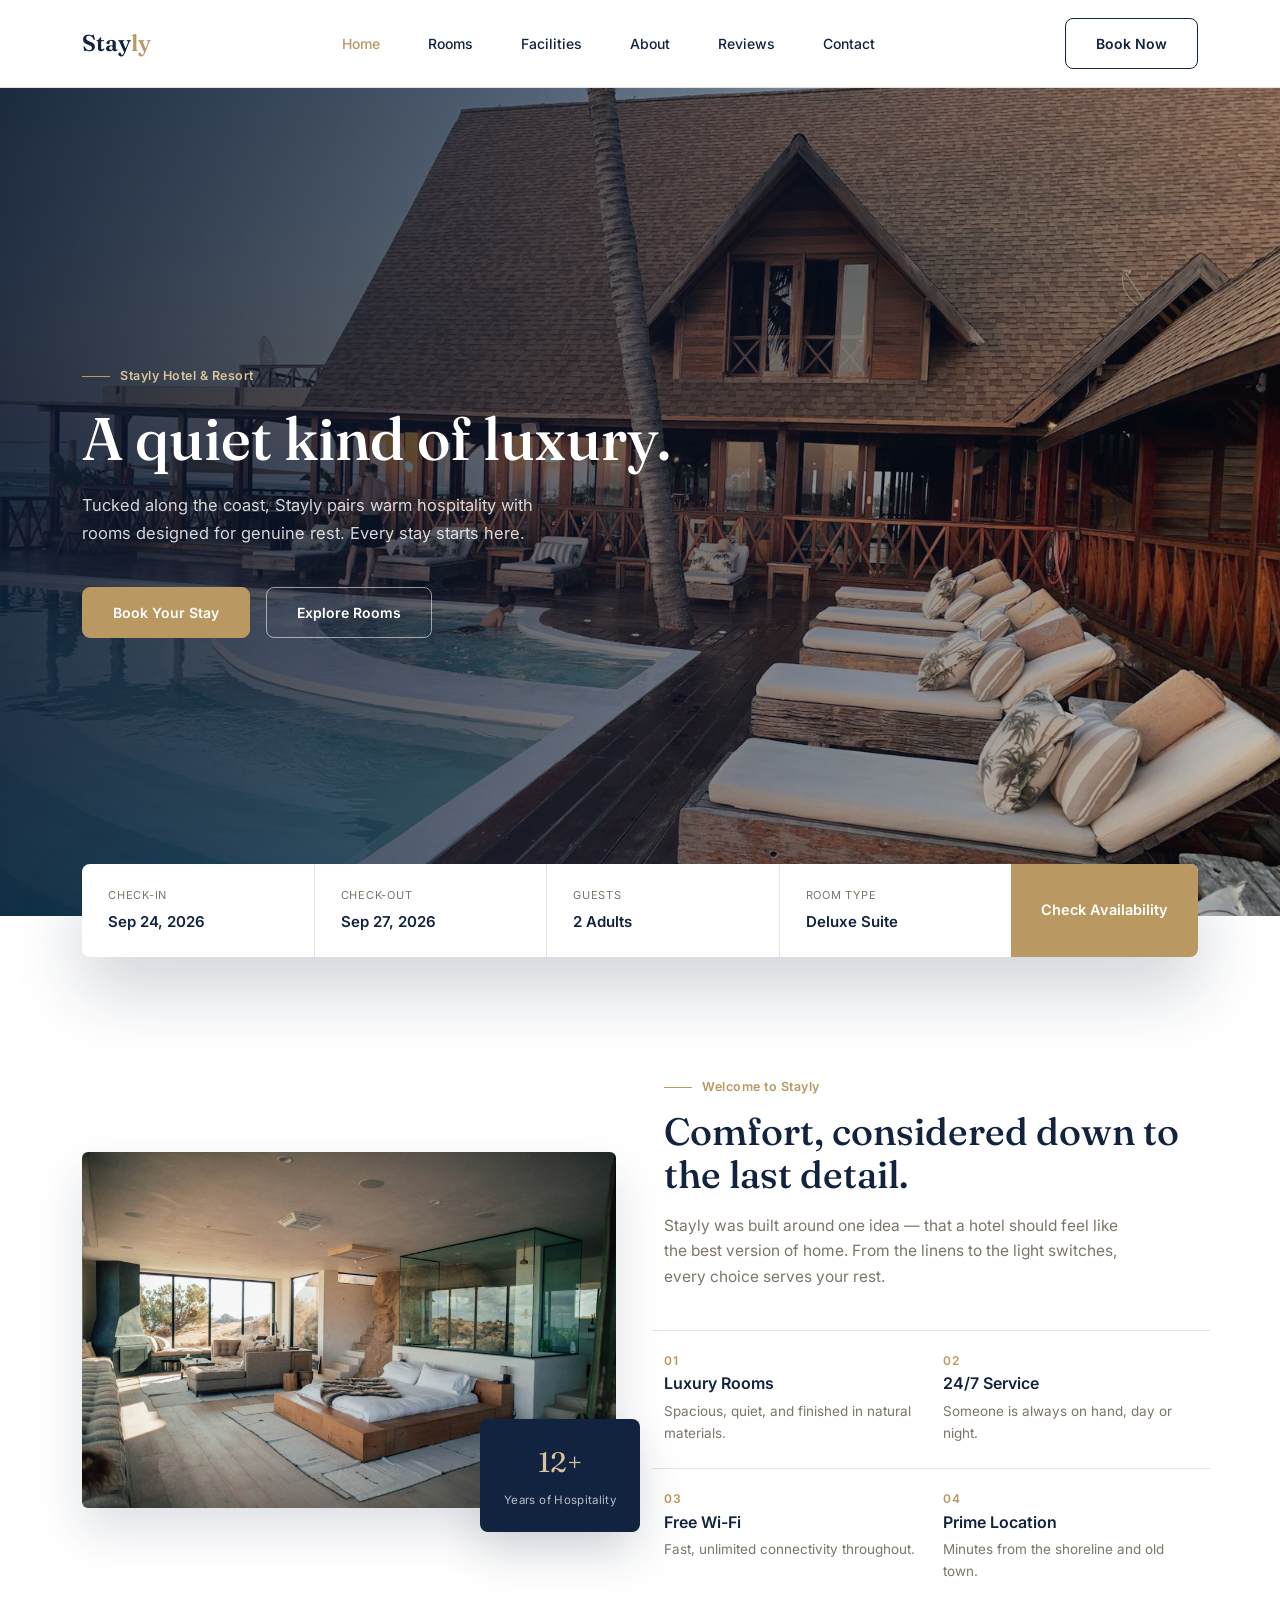
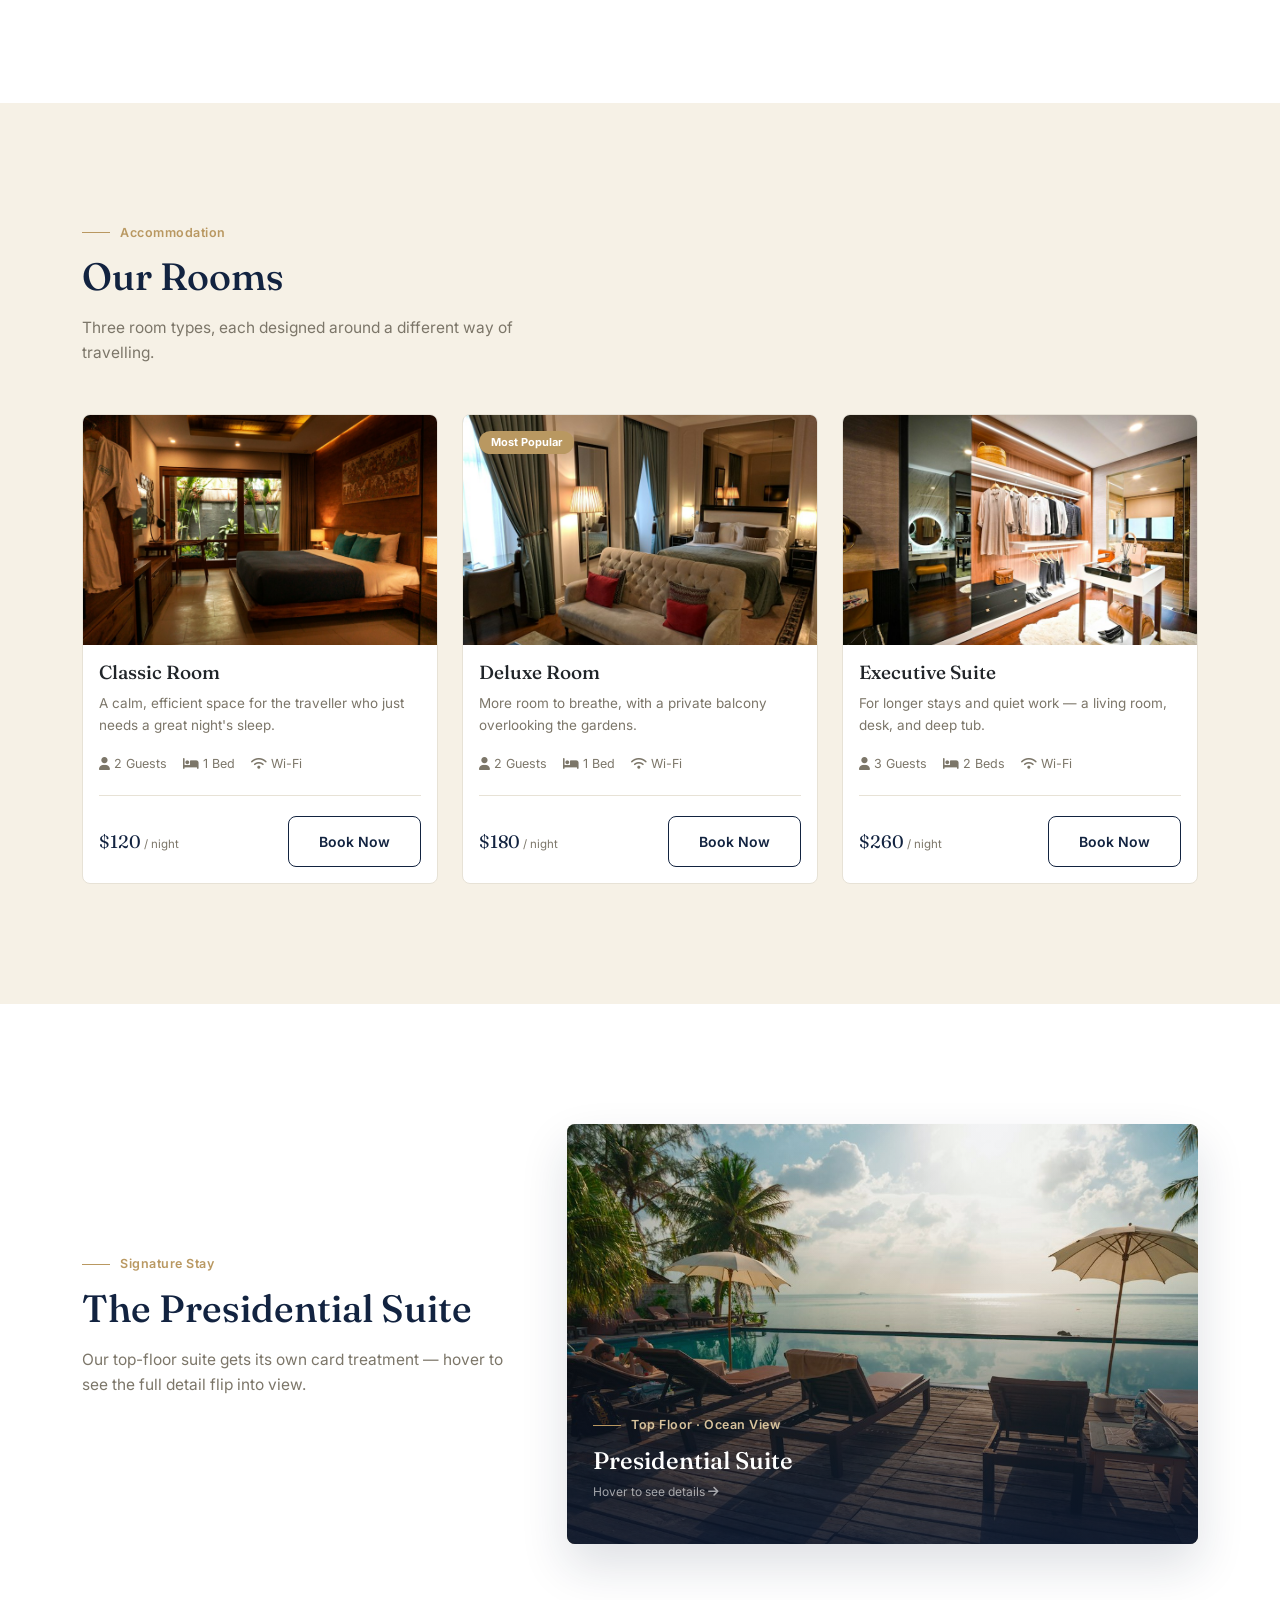
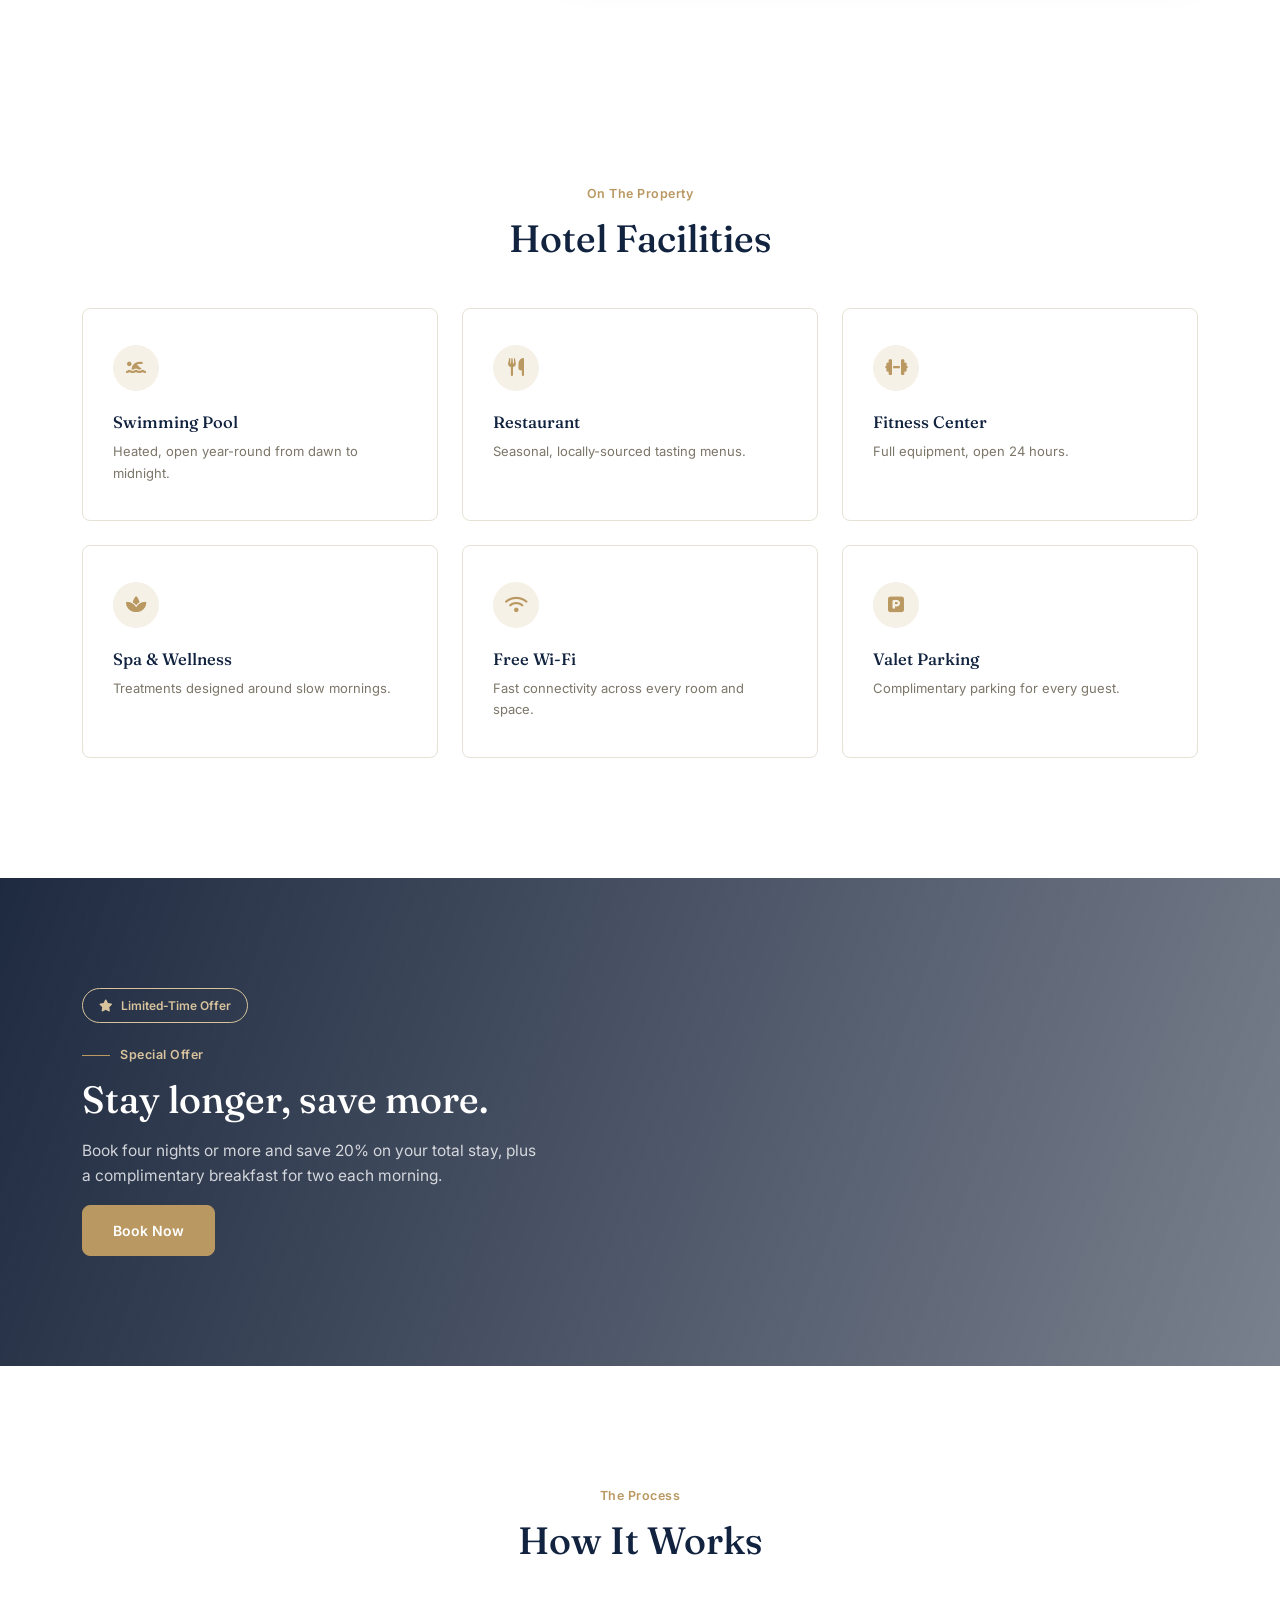
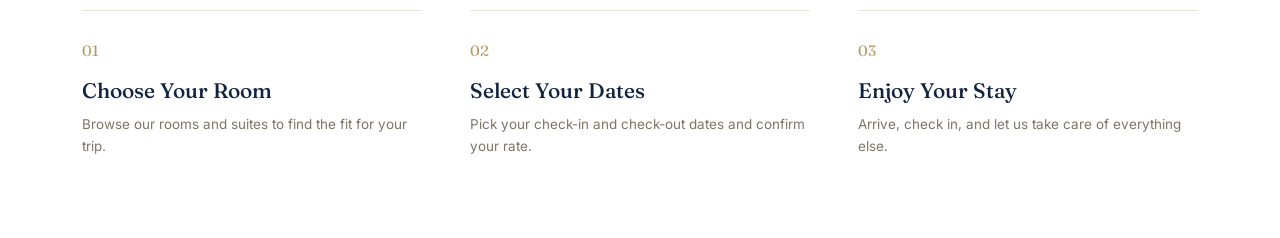
==== index.html @ f9e2bb1e "Store images locally and fix GitHub Pages entry" ====
<!DOCTYPE html>
<html lang="en">
<head>
    <meta charset="UTF-8">
    <meta name="viewport" content="width=device-width, initial-scale=1.0">
    <meta http-equiv="refresh" content="0; url=./practise/">
    <title>Stayly Hotel &amp; Resort</title>
</head>
<body>
    <p>Opening <a href="./practise/">Stayly Hotel &amp; Resort</a>...</p>
</body>
</html>
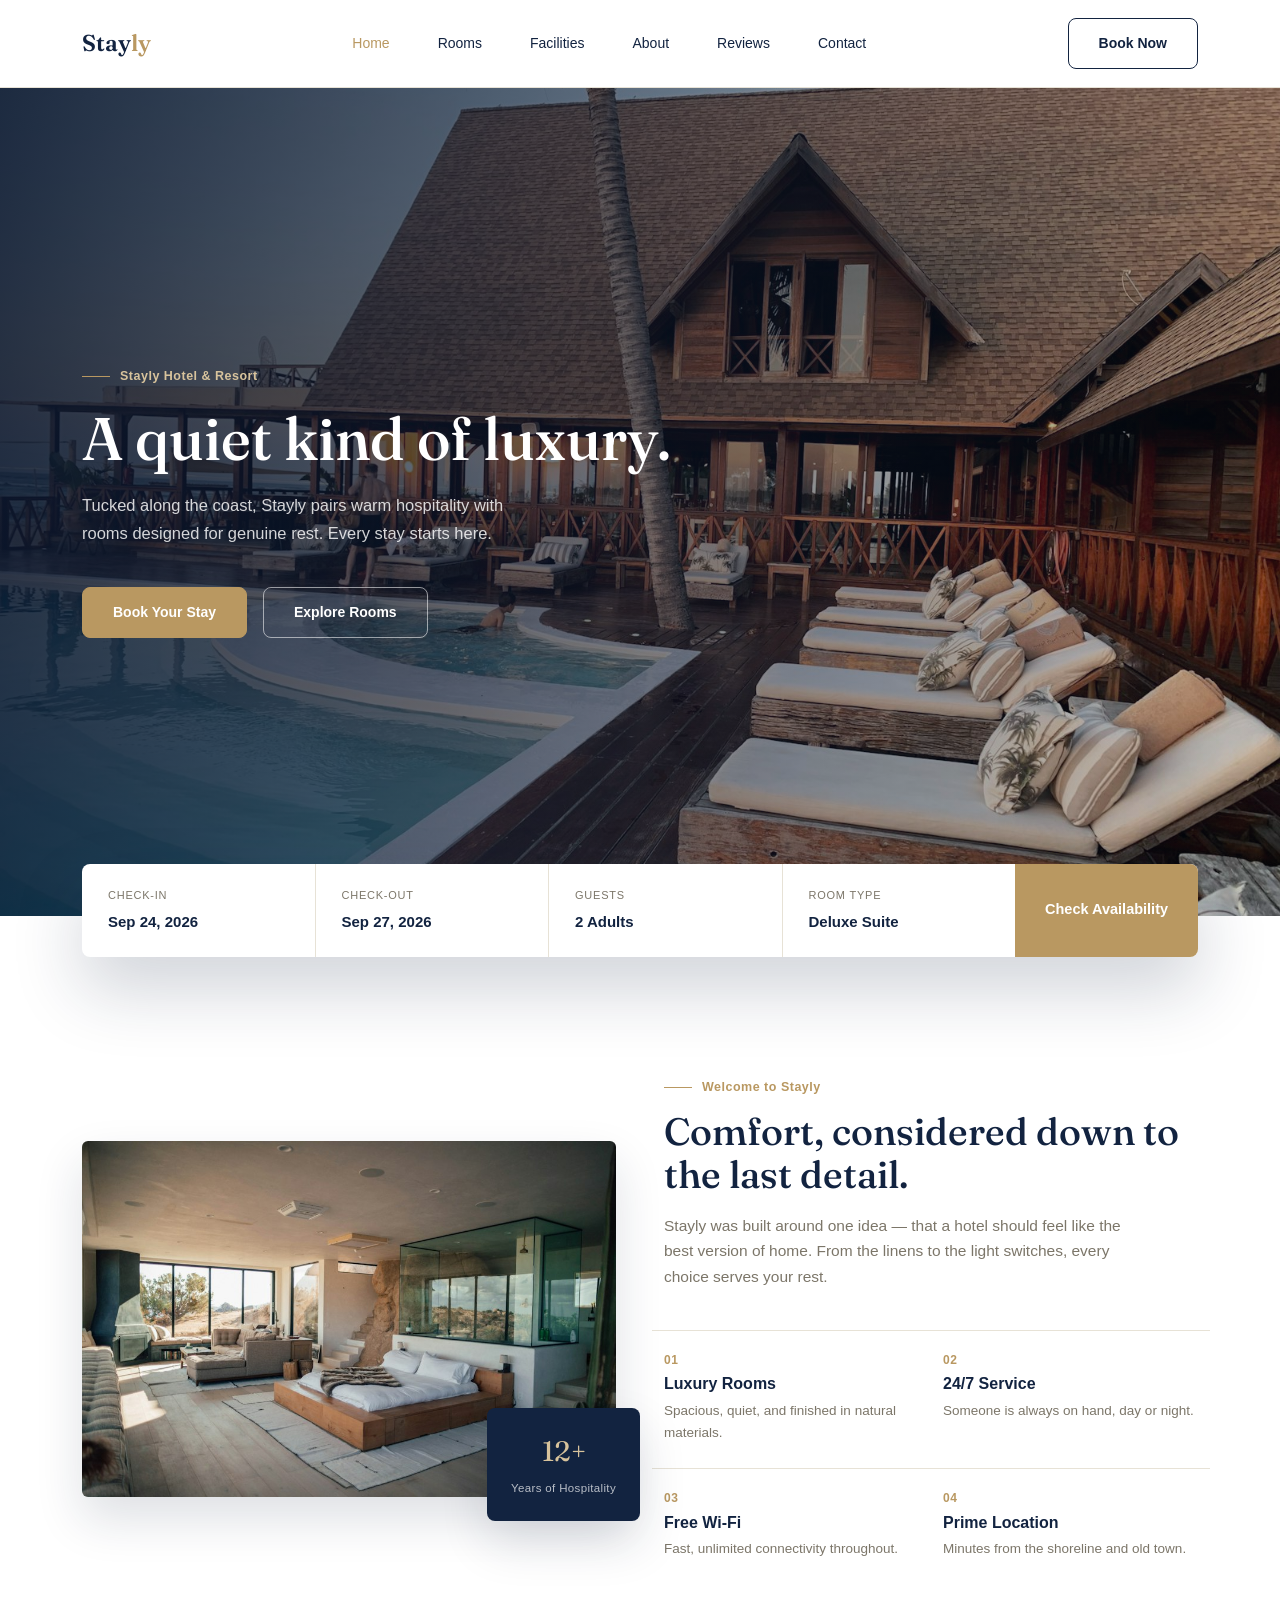
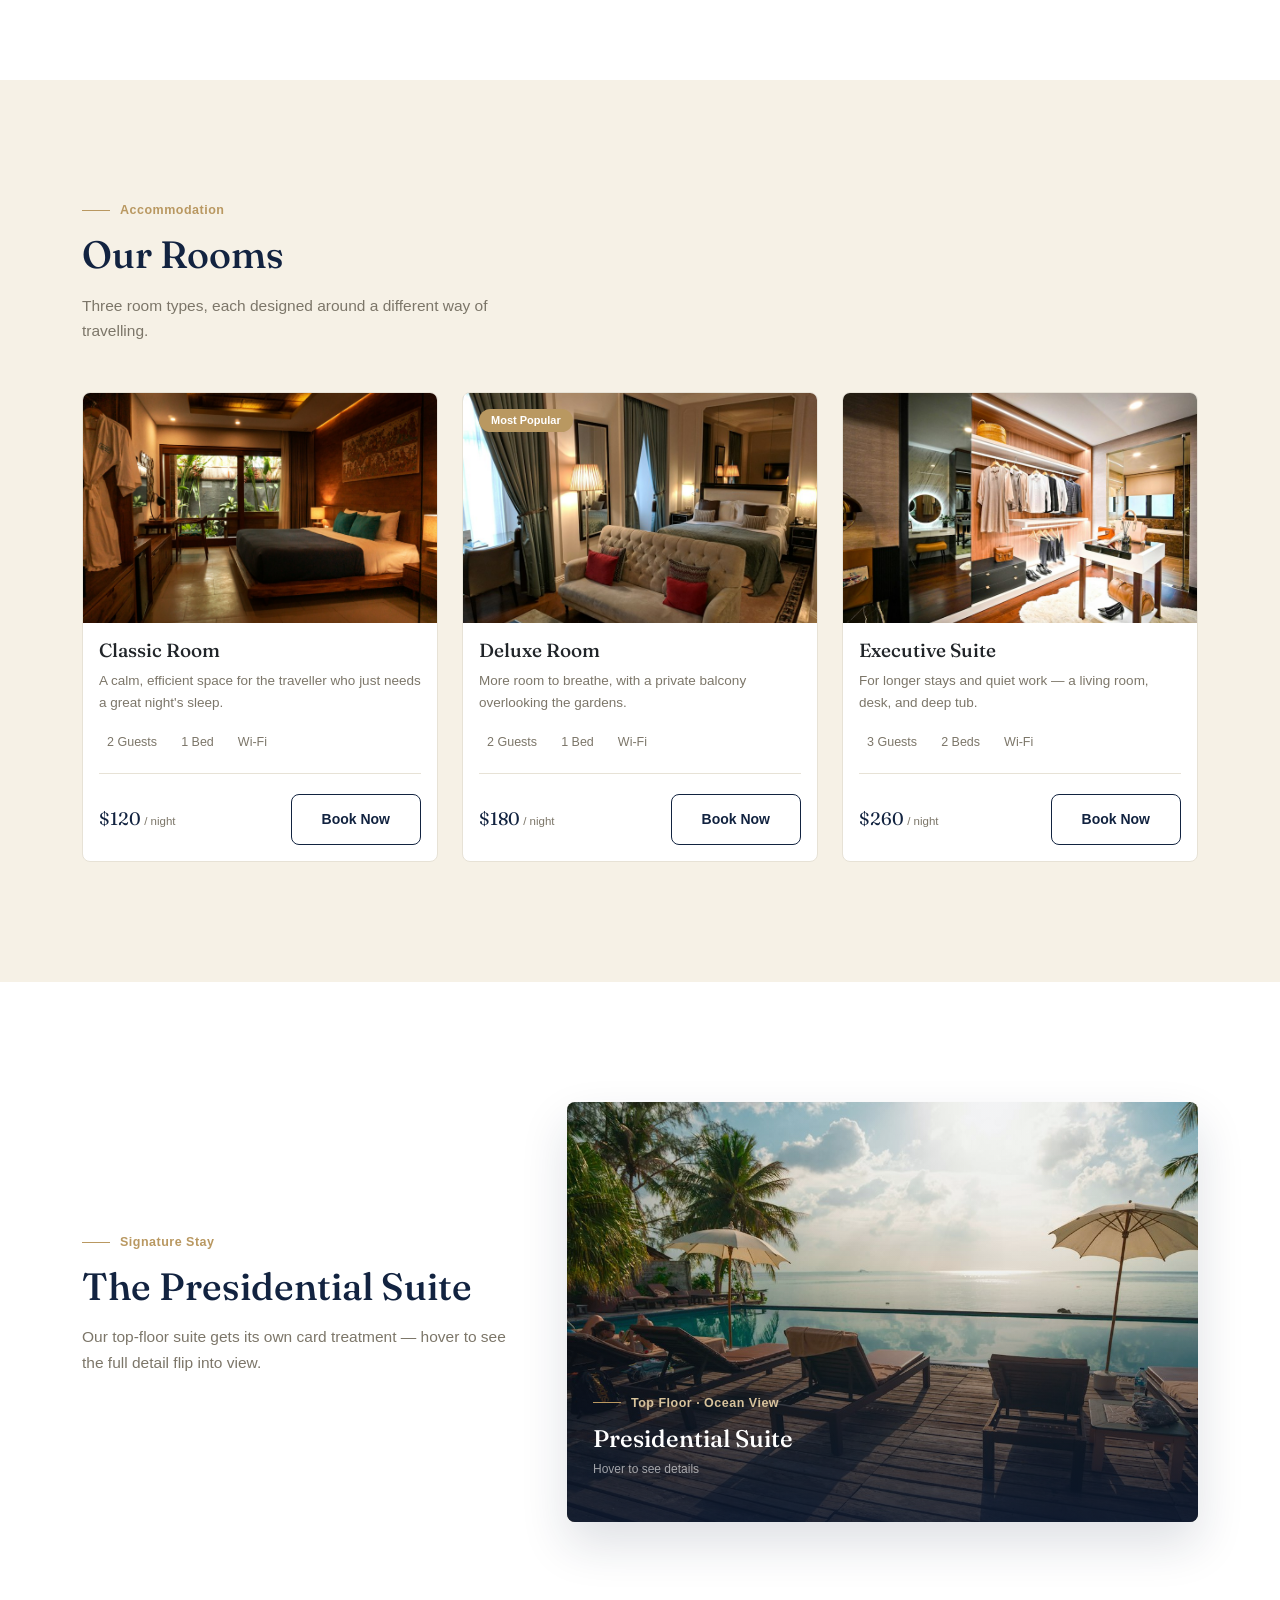
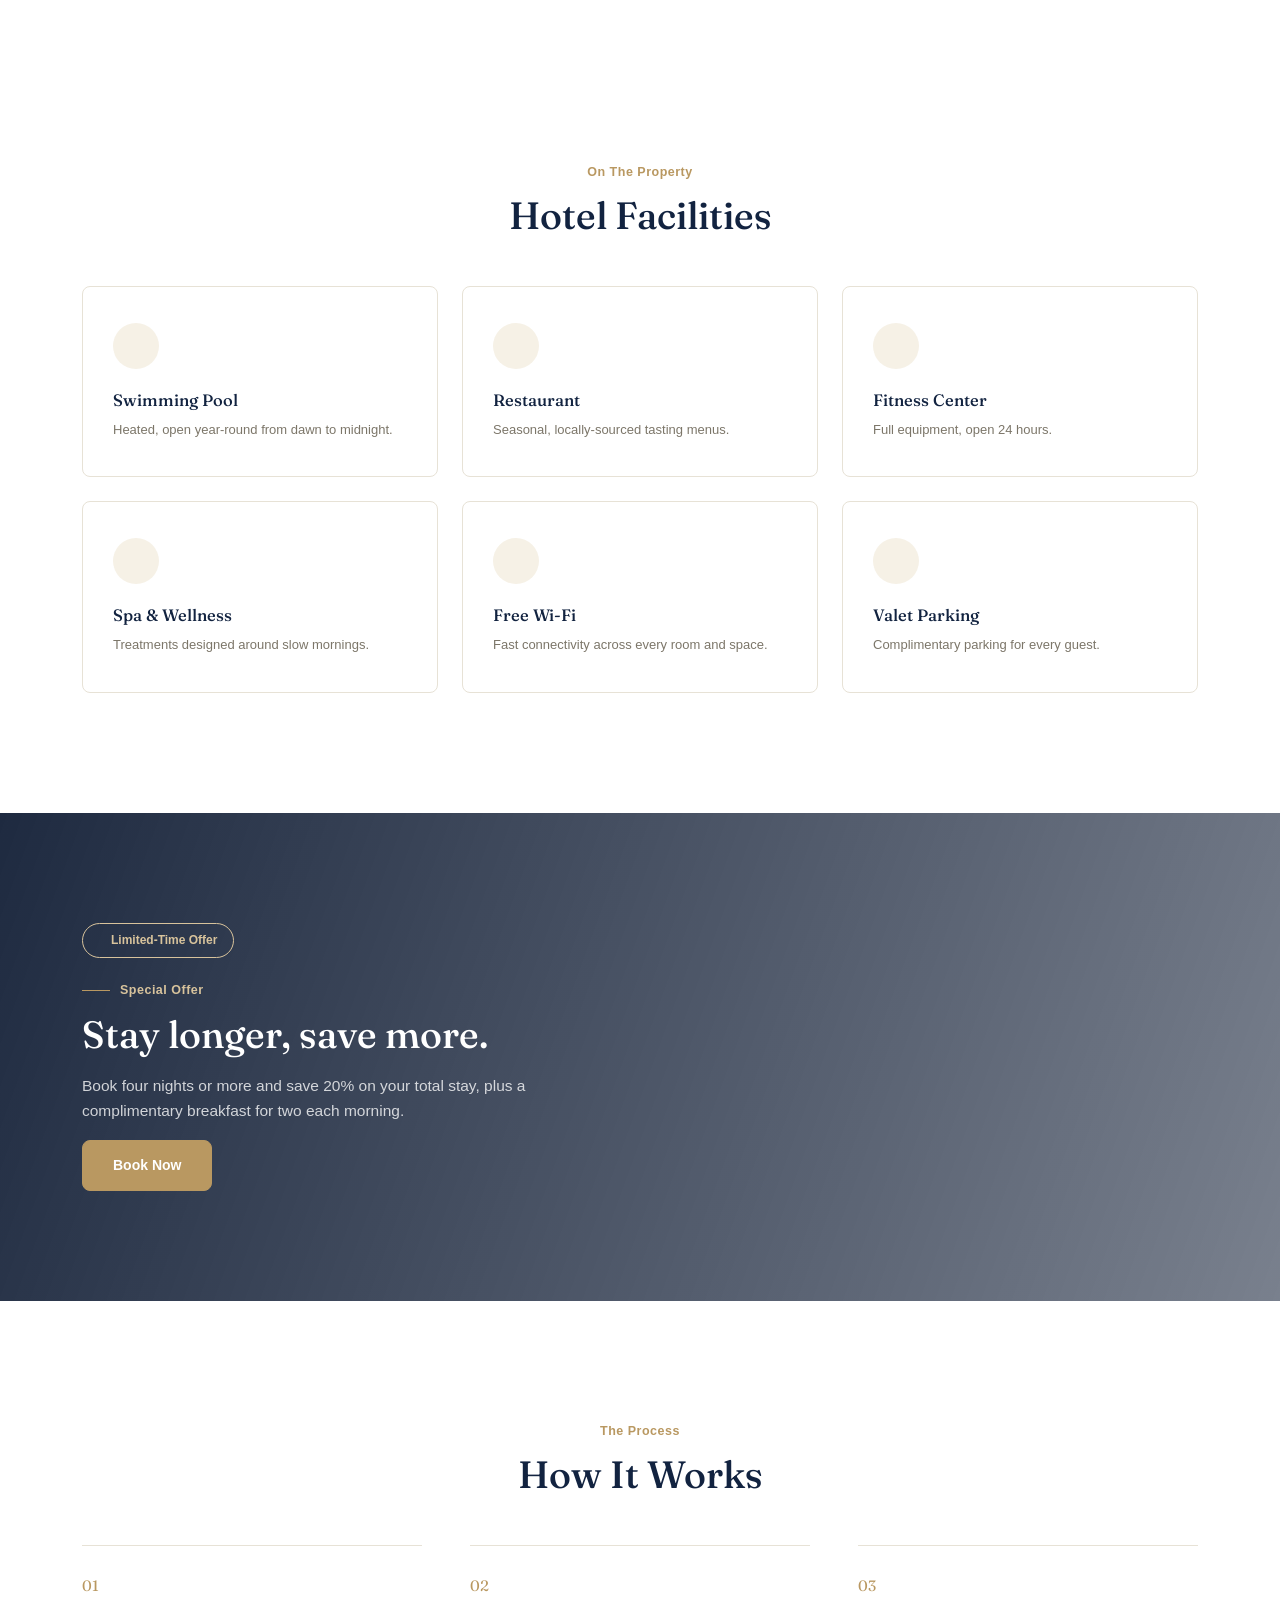
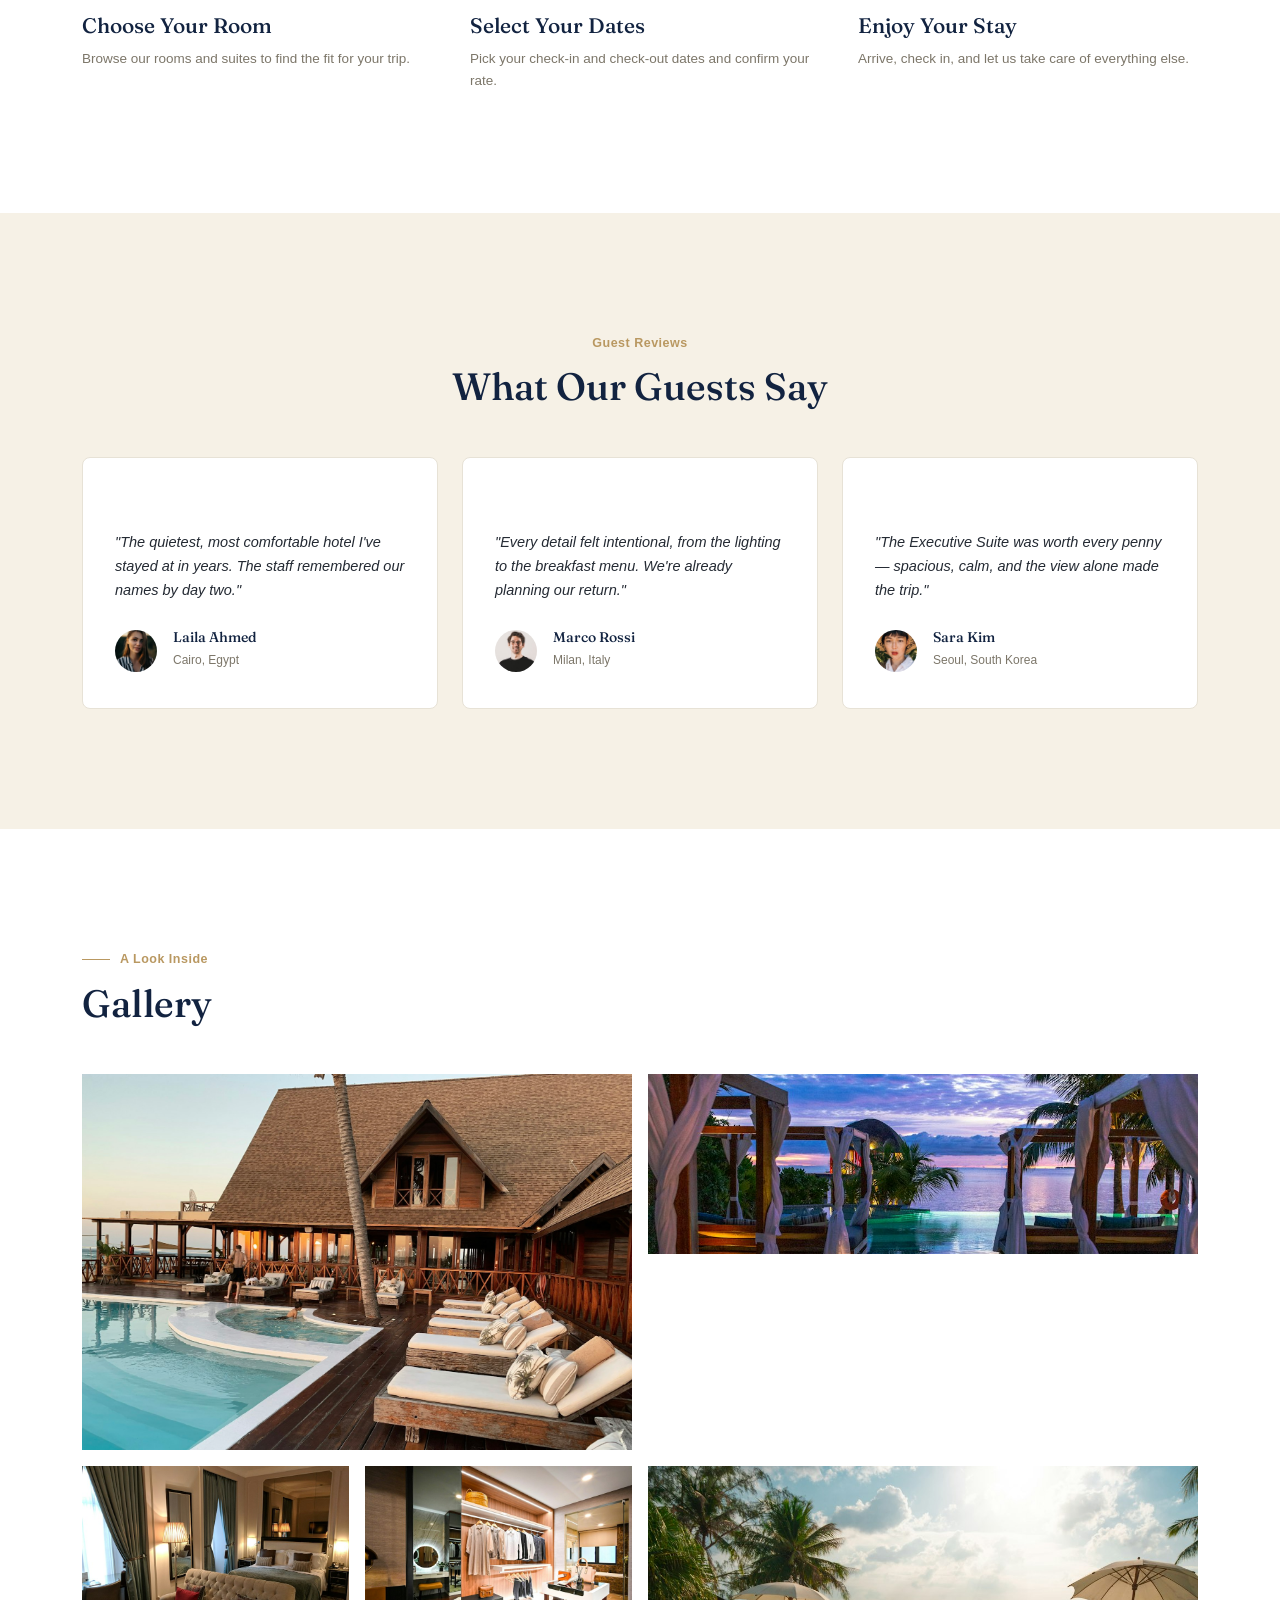
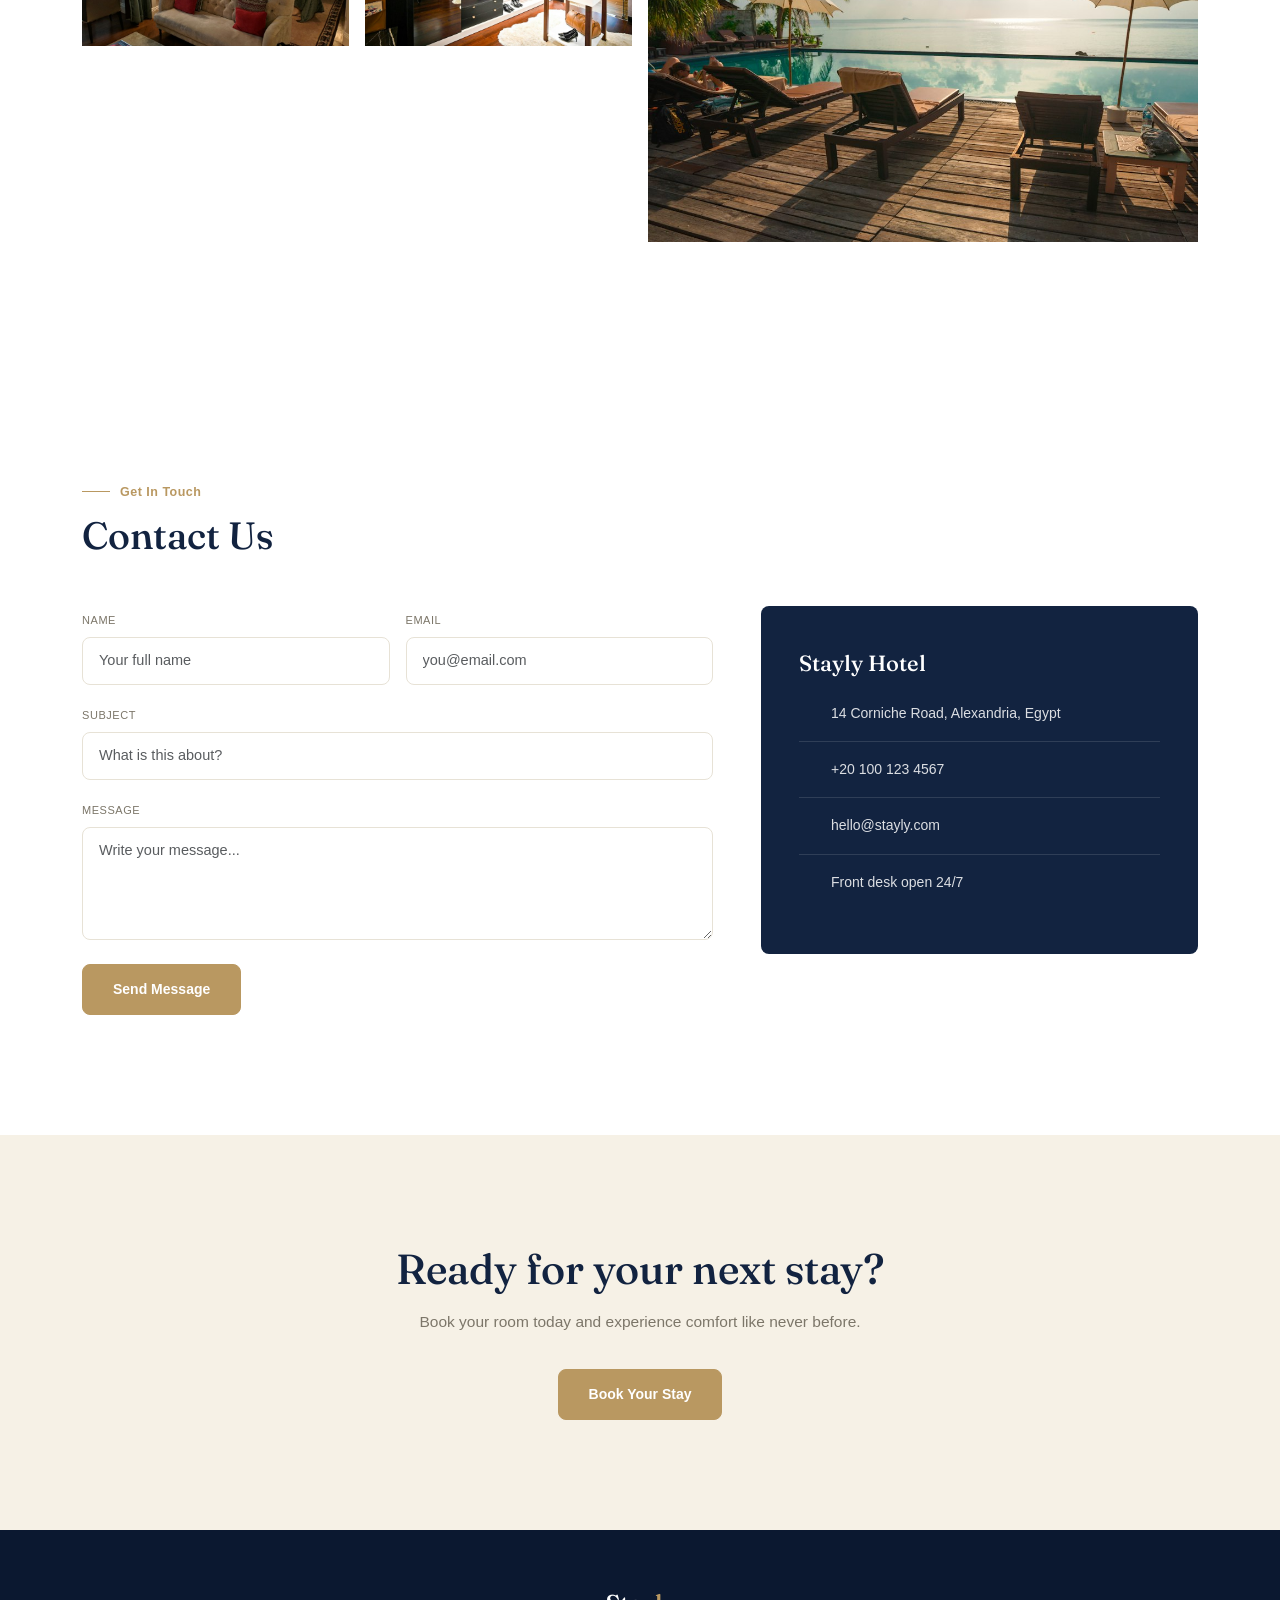
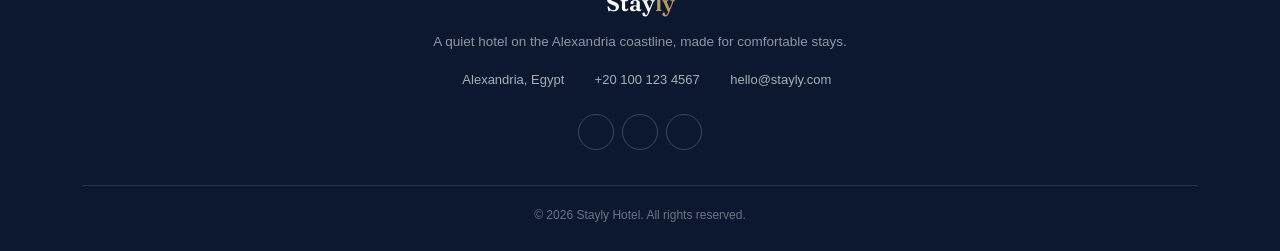
==== commit 34ba65d0: "Fix GitHub Pages redirect to stayly folder" ====
--- a/index.html
+++ b/index.html
@@ -3,10 +3,10 @@
 <head>
     <meta charset="UTF-8">
     <meta name="viewport" content="width=device-width, initial-scale=1.0">
-    <meta http-equiv="refresh" content="0; url=./practise/">
+    <meta http-equiv="refresh" content="0; url=./stayly/">
     <title>Stayly Hotel &amp; Resort</title>
 </head>
 <body>
-    <p>Opening <a href="./practise/">Stayly Hotel &amp; Resort</a>...</p>
+    <p>Opening <a href="./stayly/">Stayly Hotel &amp; Resort</a>...</p>
 </body>
 </html>
